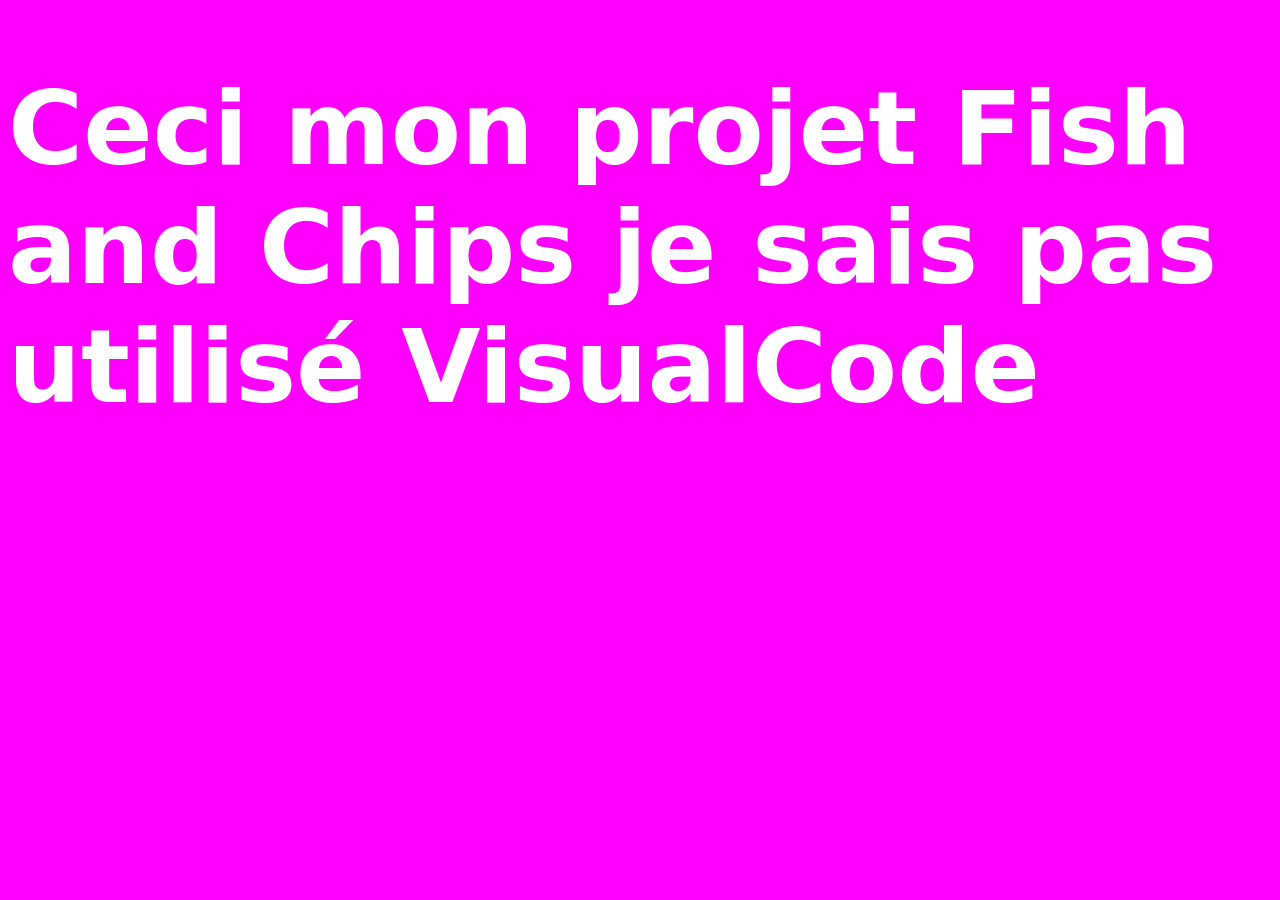
==== index.html @ 7c1a44fb "v0.1 - love fish and chips beginning of hell" ====
<!DOCTYPE html>
<html lang="fr">
<head>
	<meta charset="UTF-8">
	<meta name="viewport" content="width=device-width, initial-scale=1.0">
	<title>Fish and Chipos (Nastya)</title>
	<link rel="stylesheet" href="style.css">
</head>
<body>
	<h1>Ceci mon projet Fish and Chips 
	je sais pas utilisé VisualCode
	</h1>
</body>
</html>
---- style.css ----
body {
	font-family: system-ui;
	background-color: magenta;
	color: white;
}
h1{
	font-size: 8vw;
}
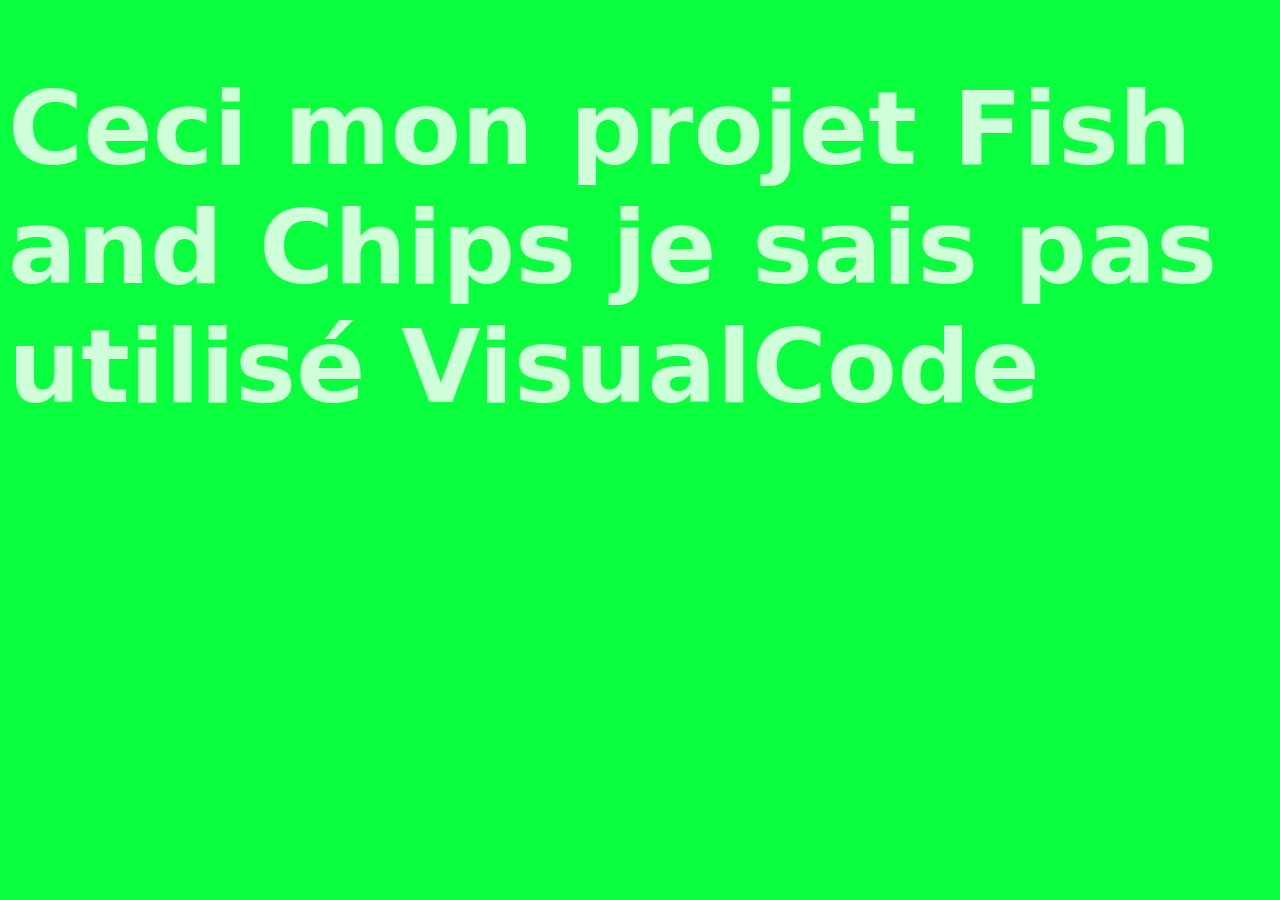
==== commit 7ce3ce38: "999" ====
--- a/index.html
+++ b/index.html
@@ -11,4 +11,4 @@
 	je sais pas utilisé VisualCode
 	</h1>
 </body>
-</html>+</html>
--- a/style.css
+++ b/style.css
@@ -1,7 +1,14 @@
+/* Couleur//////////// */
+:root {
+	--couleurPrincipale: hsl(133, 100%, 52%);
+}
+
+
+
 body {
 	font-family: system-ui;
-	background-color: magenta;
-	color: white;
+	background-color: var(--couleurPrincipale);
+	color: color-mix(in srgb, var(--couleurPrincipale) 20%, white 80% )
 }
 h1{
 	font-size: 8vw;
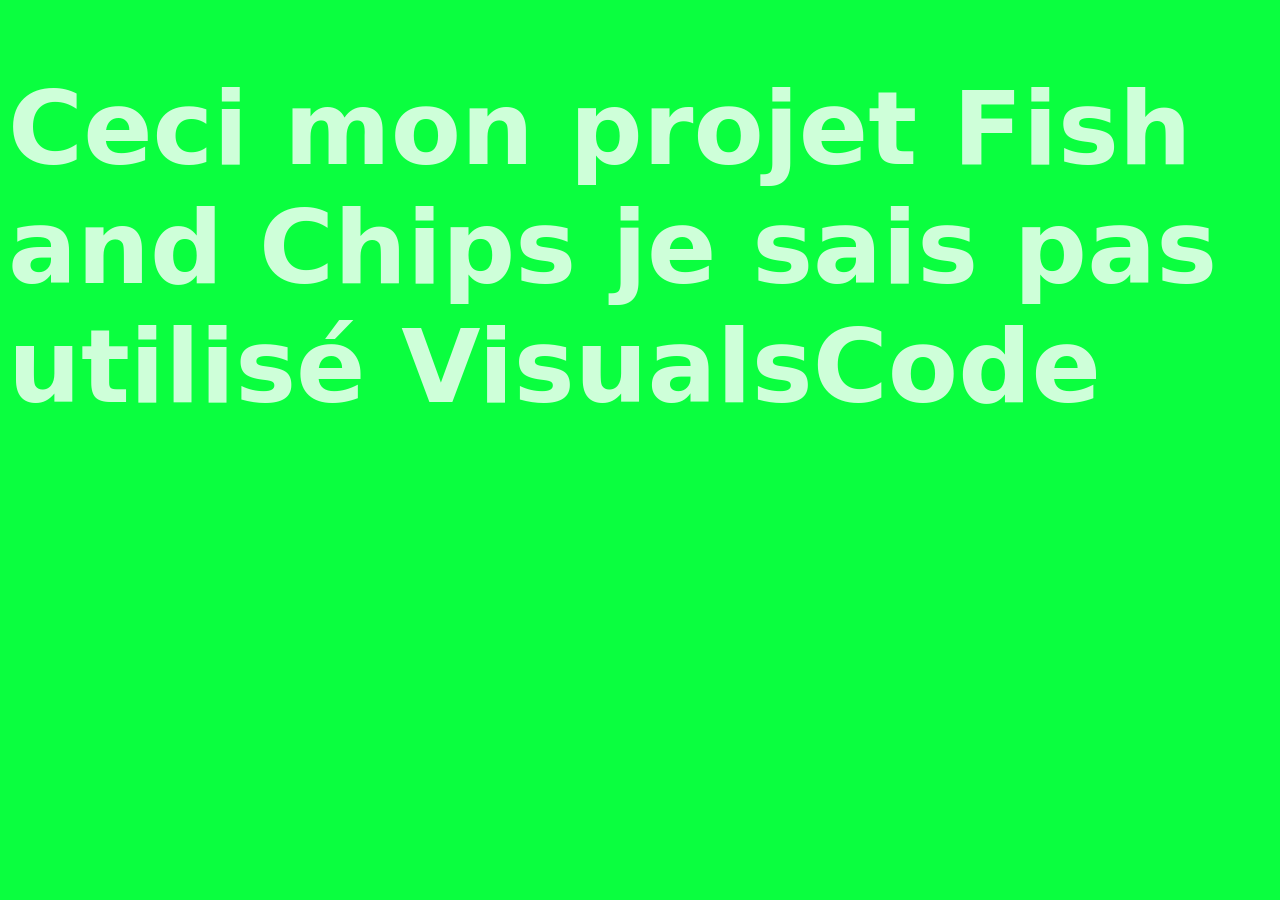
==== commit 12b65a78: "charte graphique et  logos" ====
--- a/index.html
+++ b/index.html
@@ -8,7 +8,7 @@
 </head>
 <body>
 	<h1>Ceci mon projet Fish and Chips 
-	je sais pas utilisé VisualCode
+	je sais pas utilisé VisualsCode
 	</h1>
 </body>
 </html>
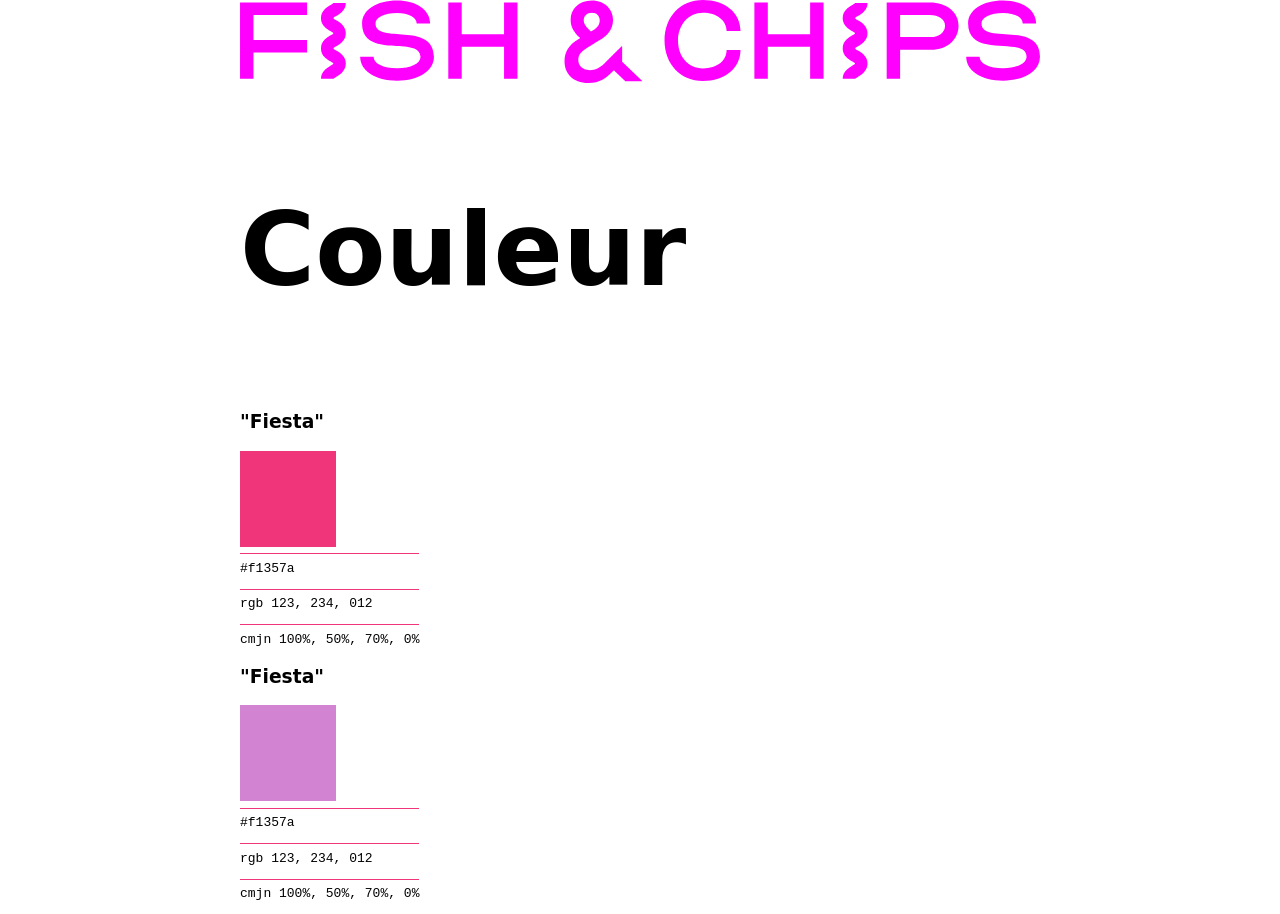
==== commit c0e93ece: "тяф" ====
--- a/index.html
+++ b/index.html
@@ -5,10 +5,62 @@
 	<meta name="viewport" content="width=device-width, initial-scale=1.0">
 	<title>Fish and Chipos (Nastya)</title>
 	<link rel="stylesheet" href="style.css">
+
+<style>
+
+	body{
+		max-width: 50rem;
+		margin: auto;
+	}
+
+	.color{
+		width: max-content;
+	}
+
+	.swatch{
+		width: 2.54cm;
+		aspect-ratio: 1;
+	}
+
+	.label{
+		font-family: monospace;
+		border-top: 1px solid #f1357a;
+		padding-top: 0.5em;
+		margin-top: 0.5em;
+	}
+
+</style>
+
+
+
 </head>
 <body>
-	<h1>Ceci mon projet Fish and Chips 
-	je sais pas utilisé VisualsCode
-	</h1>
+	<img src="Fichier 1.svg" alt="Logo FisnChips">
+
+	<section id="CharteGraphique">
+
+		<article id="Codecouleur">
+			<h1>Couleur</h1>
+			<div class="color">
+				<h3>"Fiesta"</h3>
+				<div class="swatch" style="background: #f1357a;"></div>
+				<p class="label">#f1357a</p>
+				<p class="label">rgb 123, 234, 012</p>
+				<p class="label">cmjn 100%, 50%, 70%, 0%</p>
+			</div>
+
+			<div class="color">
+				<h3>"Fiesta"</h3>
+				<div class="swatch" style="background: #d283d2;"></div>
+				<p class="label">#f1357a</p>
+				<p class="label">rgb 123, 234, 012</p>
+				<p class="label">cmjn 100%, 50%, 70%, 0%</p>
+			</div>
+
+		</article>
+		<!-- Couleur -->
+
+	</section>
+	<!-- #CharteGraphique -->
 </body>
 </html>
--- a/style.css
+++ b/style.css
@@ -1,6 +1,6 @@
 /* Couleur//////////// */
 :root {
-	--couleurPrincipale: hsl(133, 100%, 52%);
+	--couleurPrincipale: hsl(133, 100%, 5 2%);
 }
 
 
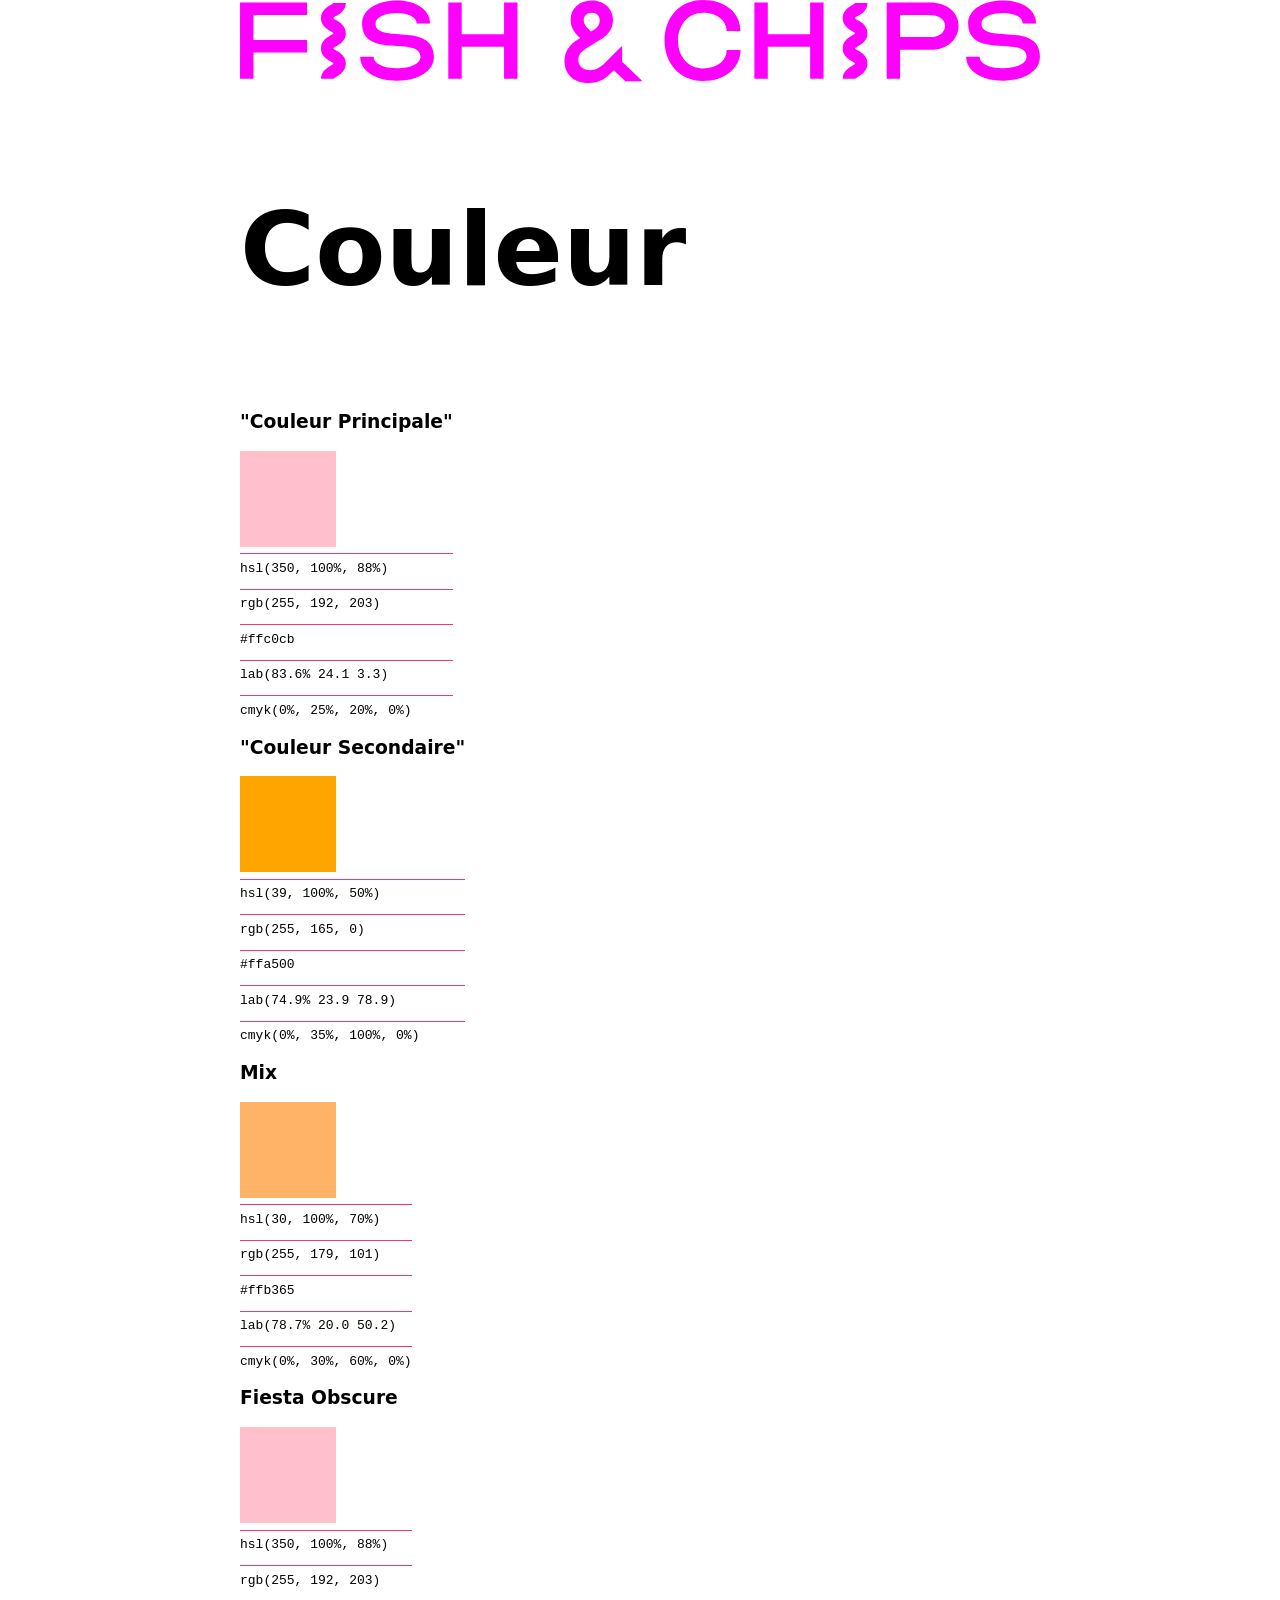
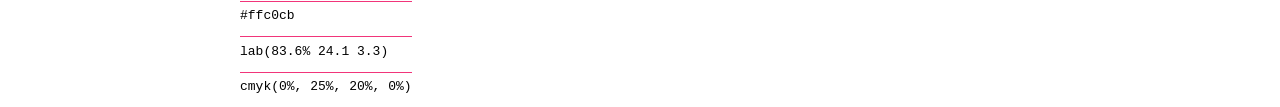
==== commit eb8f34f5: "swatches" ====
--- a/index.html
+++ b/index.html
@@ -41,21 +41,52 @@
 
 		<article id="Codecouleur">
 			<h1>Couleur</h1>
+
+			<script src="swatches.js"></script>
+
+
 			<div class="color">
-				<h3>"Fiesta"</h3>
-				<div class="swatch" style="background: #f1357a;"></div>
-				<p class="label">#f1357a</p>
-				<p class="label">rgb 123, 234, 012</p>
-				<p class="label">cmjn 100%, 50%, 70%, 0%</p>
+				<h3>"Couleur Principale"</h3>
+				<div class="swatch" style="background: var(--couleurPrincipale);"></div>
+				<p class="label" data-color-format="hsl"></p>
+				<p class="label" data-color-format="rgb"></p>
+				<p class="label" data-color-format="hex"></p>
+				<p class="label" data-color-format="lab"></p>
+				<p class="label" data-color-format="cmyk"></p>
 			</div>
 
 			<div class="color">
-				<h3>"Fiesta"</h3>
-				<div class="swatch" style="background: #d283d2;"></div>
-				<p class="label">#f1357a</p>
-				<p class="label">rgb 123, 234, 012</p>
-				<p class="label">cmjn 100%, 50%, 70%, 0%</p>
+				<h3>"Couleur Secondaire"</h3>
+				<div class="swatch" style="background:var(--couleurSecondaire) ;"></div>
+				<p class="label" data-color-format="hsl"></p>
+				<p class="label" data-color-format="rgb"></p>
+				<p class="label" data-color-format="hex"></p>
+				<p class="label" data-color-format="lab"></p>
+				<p class="label" data-color-format="cmyk"></p>
 			</div>
+
+			<div class="color">
+				<h3>Mix</h3>
+				<div class="swatch" style="background: color-mix(in srgb, var(--couleurPrincipale), var(--couleurSecondaire));"></div>
+				<p class="label" data-color-format="hsl"></p>
+				<p class="label" data-color-format="rgb"></p>
+				<p class="label" data-color-format="hex"></p>
+				<p class="label" data-color-format="lab"></p>
+				<p class="label" data-color-format="cmyk"></p>
+				
+			</div>
+
+			<div class="color">
+				<h3>Fiesta Obscure</h3>
+				<div class="swatch" style="background-color: hsl( from var(--couleurPrincipale) h s l);"></div>
+				<p class="label" data-color-format="hsl"></p>
+				<p class="label" data-color-format="rgb"></p>
+				<p class="label" data-color-format="hex"></p>
+				<p class="label" data-color-format="lab"></p>
+				<p class="label" data-color-format="cmyk"></p>
+			</div>
+
+
 
 		</article>
 		<!-- Couleur -->
--- a/style.css
+++ b/style.css
@@ -1,15 +1,16 @@
 /* Couleur//////////// */
 :root {
-	--couleurPrincipale: hsl(133, 100%, 5 2%);
+	--couleurPrincipale: pink;
+	--couleurSecondaire: orange; 
 }
 
 
 
 body {
 	font-family: system-ui;
-	background-color: var(--couleurPrincipale);
+	/* background-color: var(--couleurPrincipale);
 	color: color-mix(in srgb, var(--couleurPrincipale) 20%, white 80% )
-}
+} */
 h1{
 	font-size: 8vw;
 }
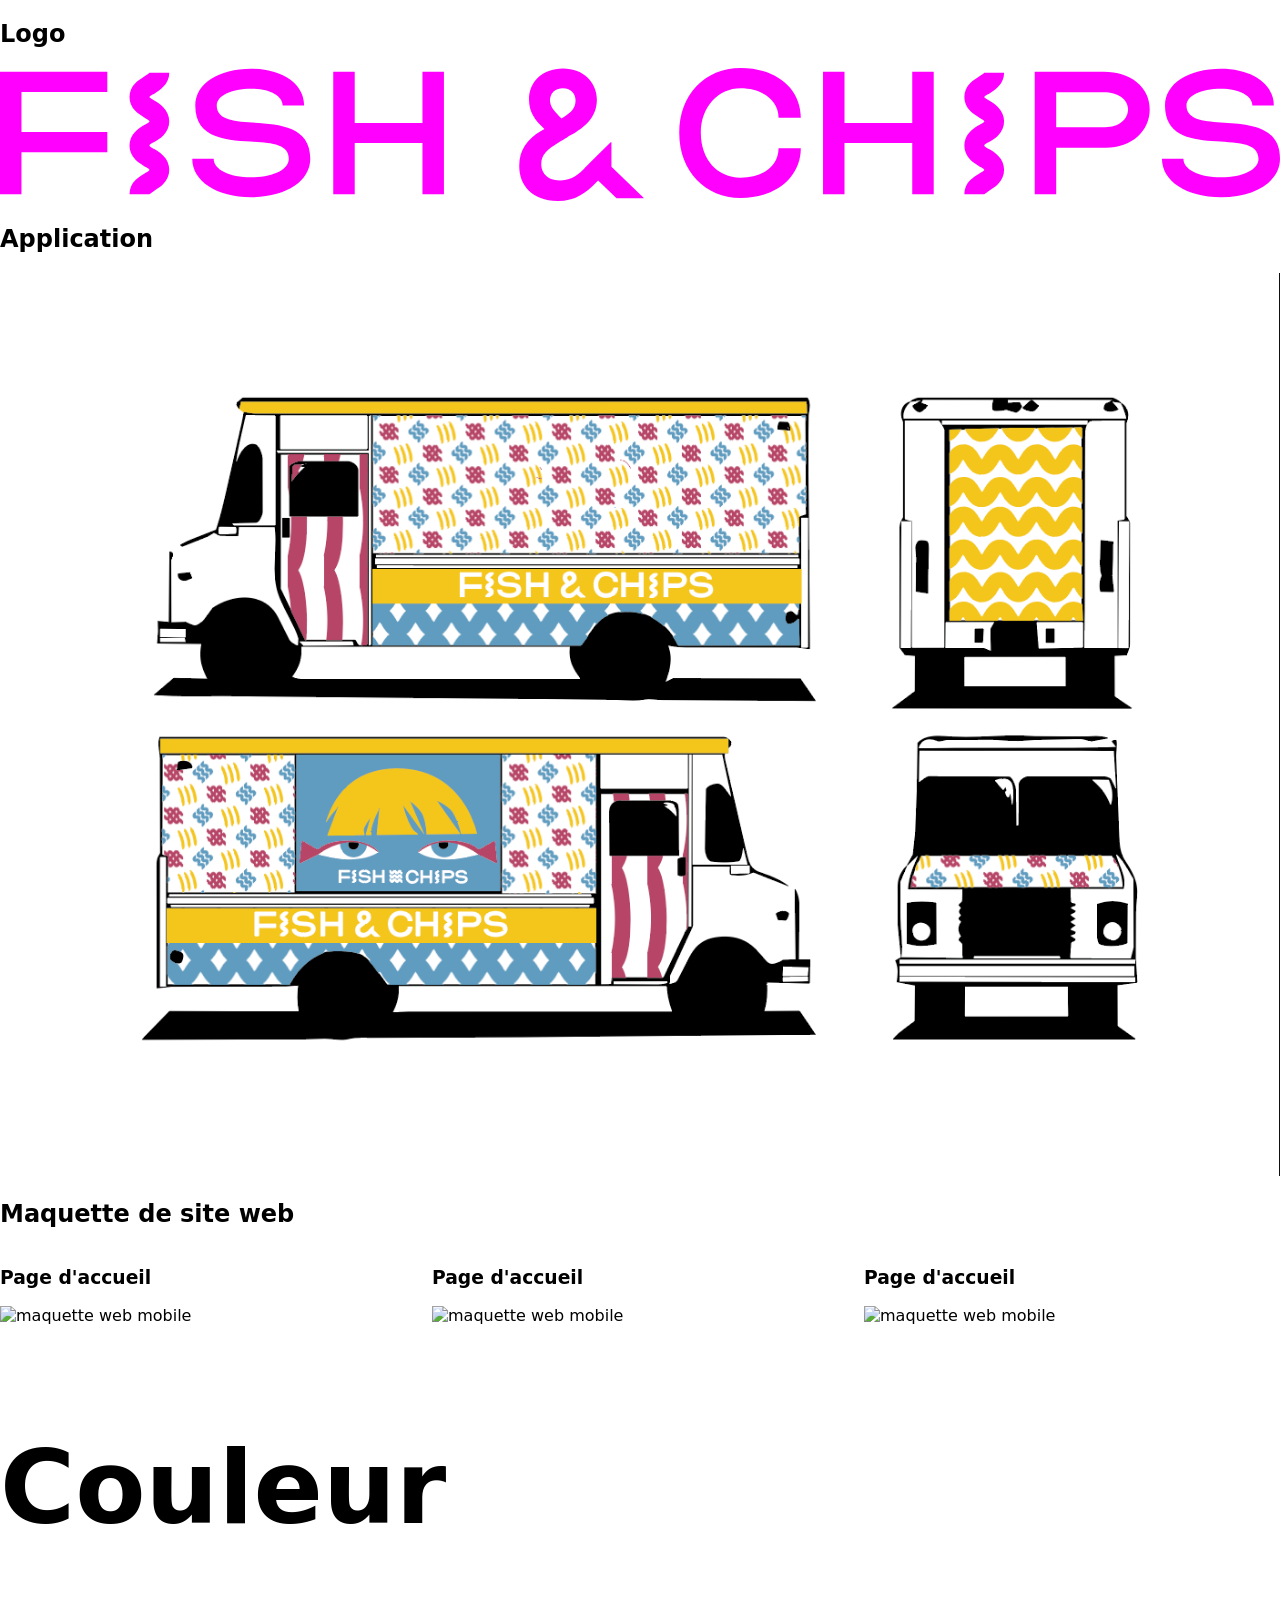
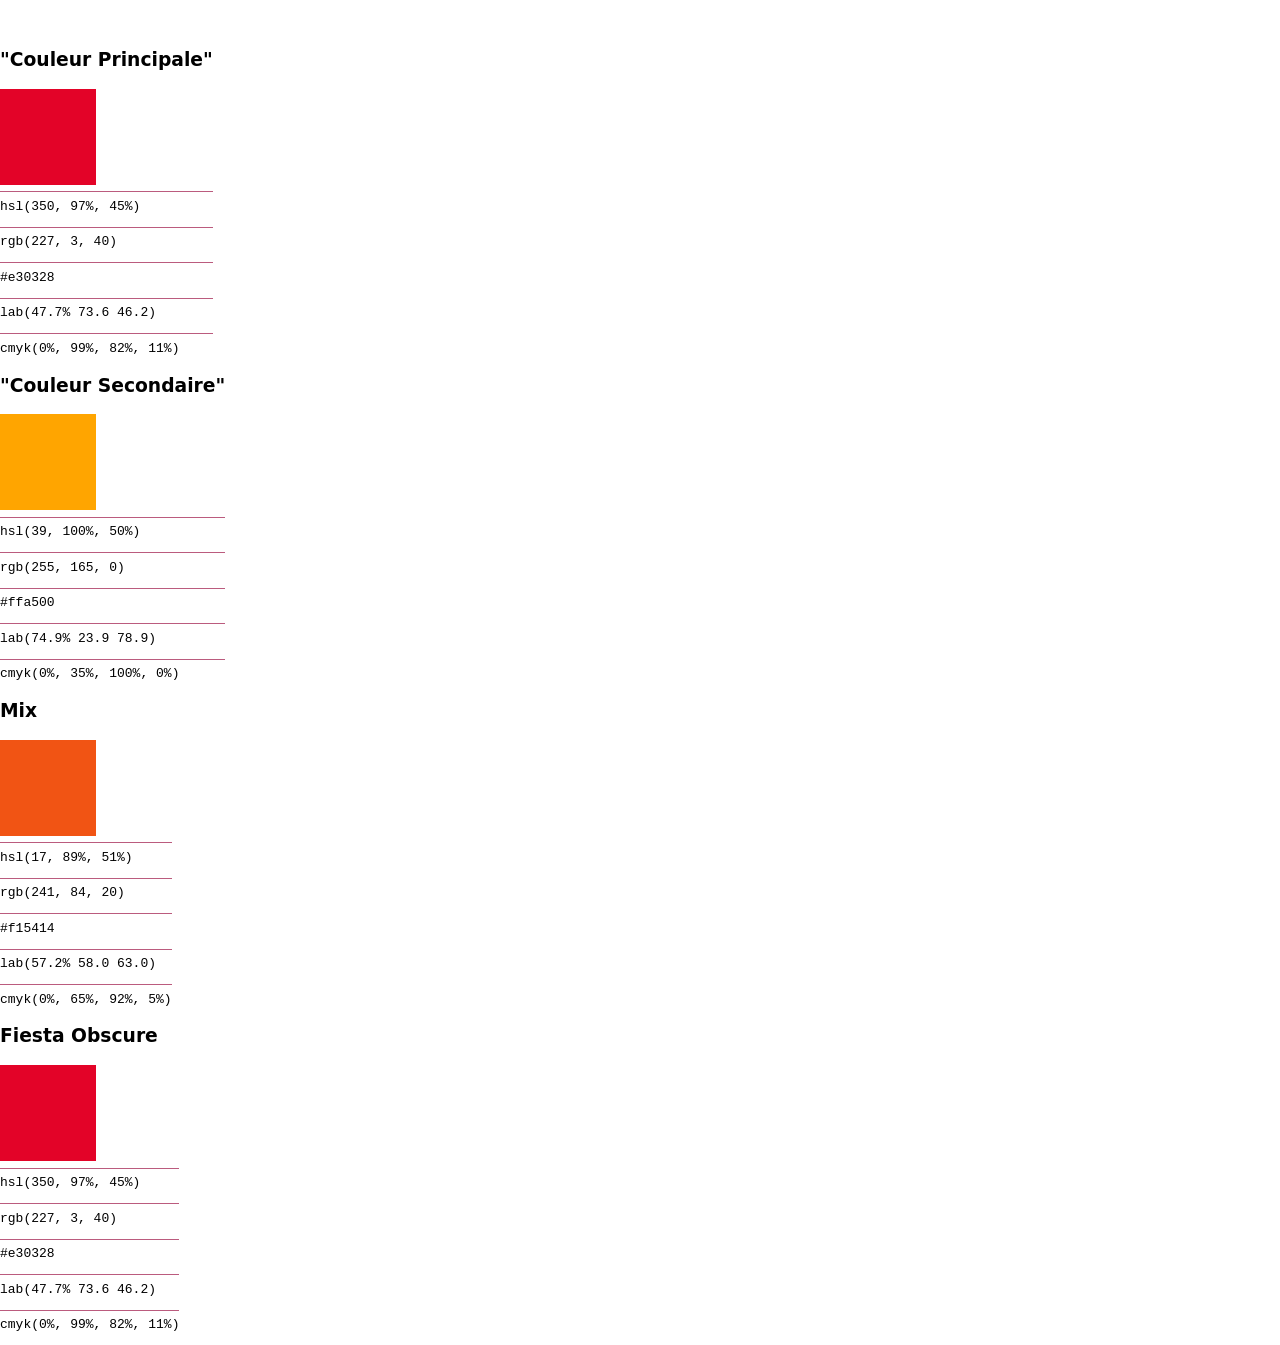
==== commit 1c26432e: "zaza zaz" ====
--- a/index.html
+++ b/index.html
@@ -9,8 +9,10 @@
 <style>
 
 	body{
-		max-width: 50rem;
 		margin: auto;
+	}
+	img{
+		max-width: 100%;
 	}
 
 	.color{
@@ -24,7 +26,7 @@
 
 	.label{
 		font-family: monospace;
-		border-top: 1px solid #f1357a;
+		border-top: 1px solid #bb5b7e;
 		padding-top: 0.5em;
 		margin-top: 0.5em;
 	}
@@ -35,11 +37,47 @@
 
 </head>
 <body>
-	<img src="Fichier 1.svg" alt="Logo FisnChips">
+	<section class="Identite">
+
+		<article class="Logo">
+		<h2>Logo</h2>
+		<img src="Fichier 1.svg" alt="Logo FishnChips">
+		</article>
+
+		<article class="Application">
+			<h2>Application</h2>
+			<img src="FoodTruck.png" alt="Image du camion">
+		</article>
+
+		<article class="web">
+			<h2>Maquette de site web</h2>
+
+			<div class="row">
+				<div>
+					<h3>Page d'accueil</h3>
+					<img src="PAGEWEB" alt="maquette web mobile">
+				</div>
+
+				<div>
+					<h3>Page d'accueil</h3>
+					<img src="PAGEWEB" alt="maquette web mobile">
+				</div>
+
+				<div>
+					<h3>Page d'accueil</h3>
+					<img src="PAGEWEB" alt="maquette web mobile">
+				</div>
+			</div><!-- fin .row -->
+
+			
+		</article>
+
+	</section>
 
 	<section id="CharteGraphique">
 
 		<article id="Codecouleur">
+
 			<h1>Couleur</h1>
 
 			<script src="swatches.js"></script>
--- a/style.css
+++ b/style.css
@@ -1,6 +1,6 @@
 /* Couleur//////////// */
 :root {
-	--couleurPrincipale: pink;
+	--couleurPrincipale: rgb(227, 3, 40);
 	--couleurSecondaire: orange; 
 }
 
@@ -13,4 +13,18 @@
 } */
 h1{
 	font-size: 8vw;
+}
+
+/* Mise en page -- Colonnes */
+.row {
+	display: flex;
+	gap: 1rem;
+}
+.row > * {
+	flex: 1;
+}
+@media(max-width: 800px){
+	.row{
+		flex-direction: column;
+	}
 }
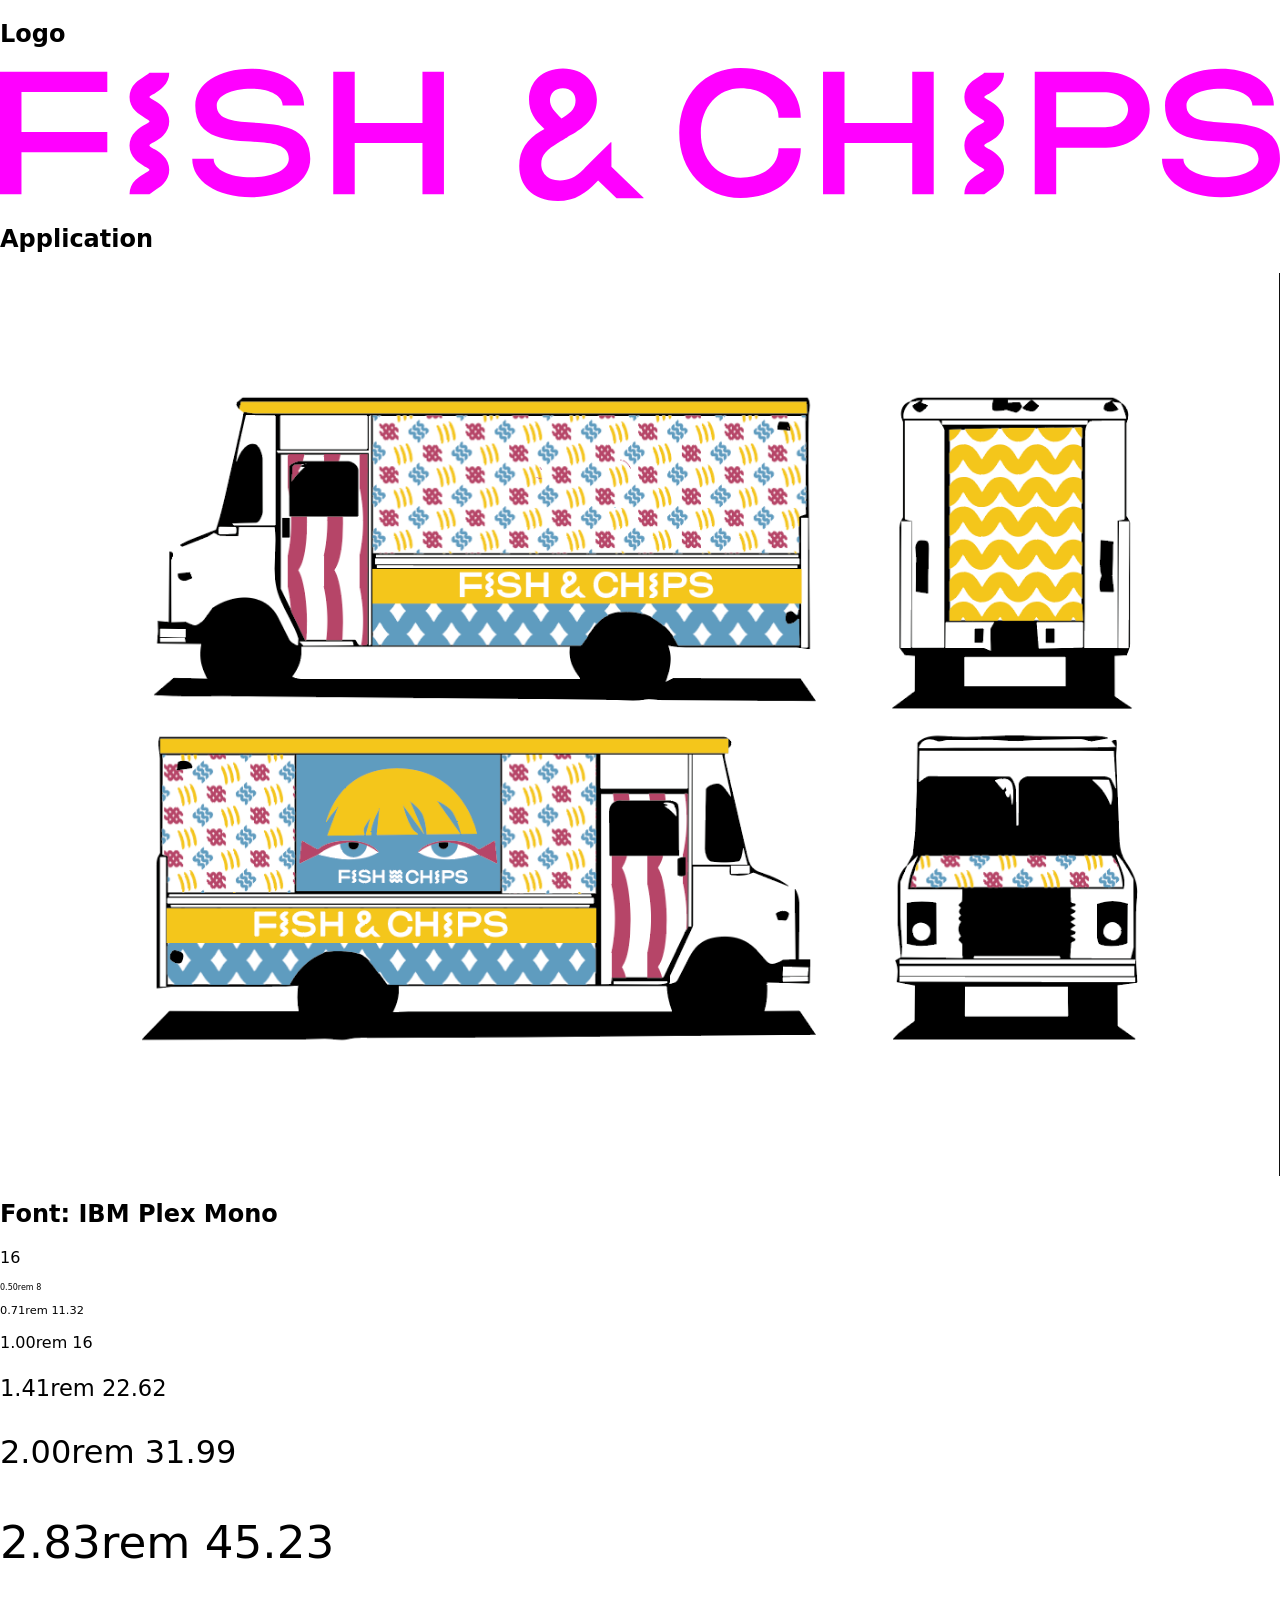
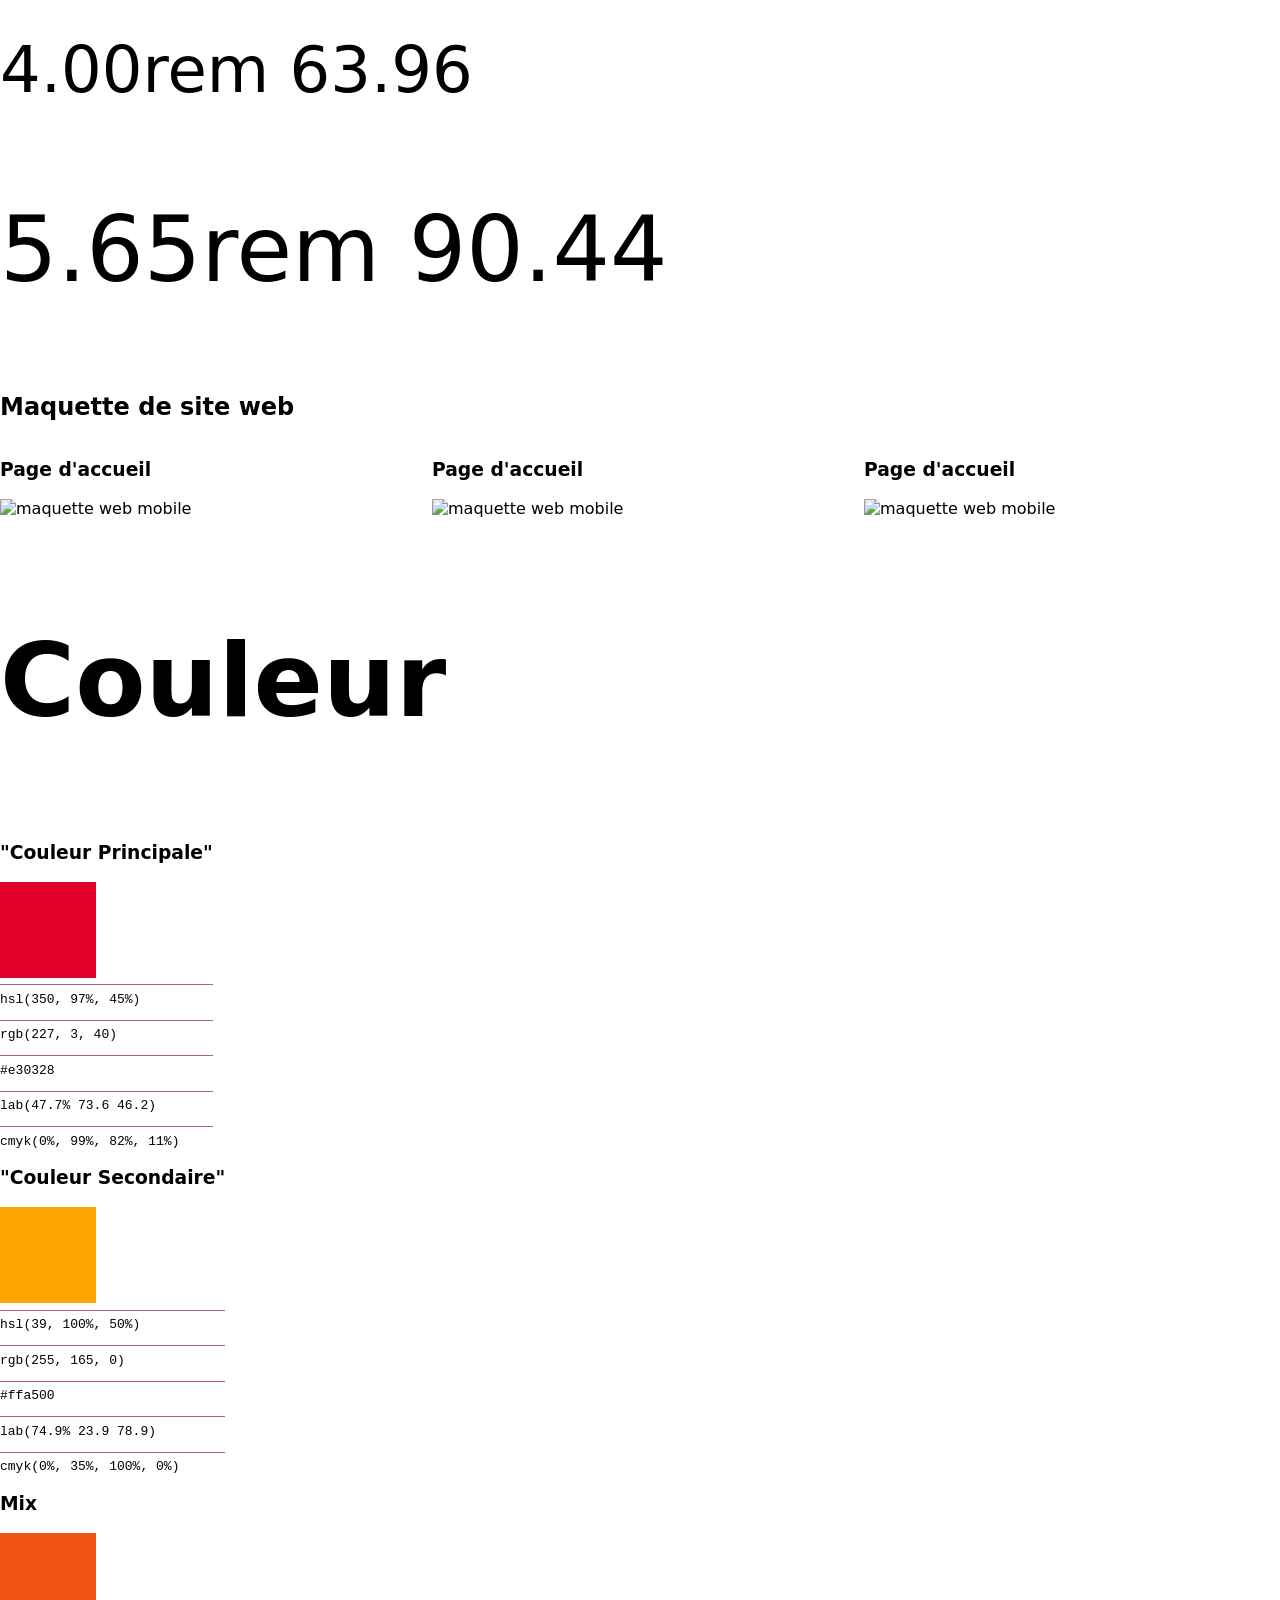
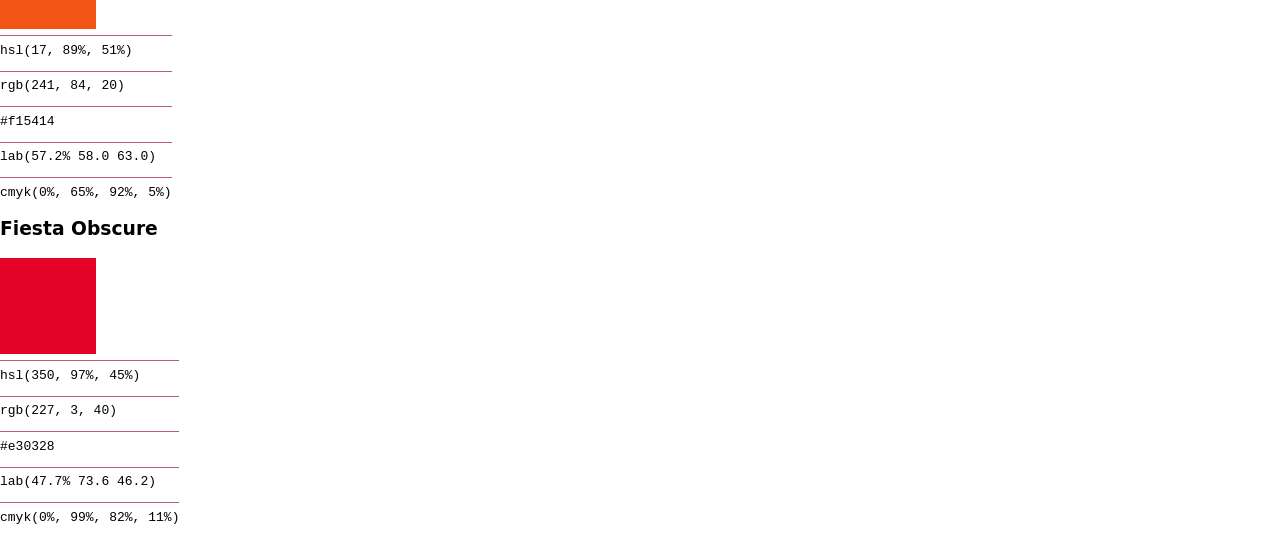
==== commit cab93aaa: "mmm" ====
--- a/index.html
+++ b/index.html
@@ -48,6 +48,20 @@
 			<h2>Application</h2>
 			<img src="FoodTruck.png" alt="Image du camion">
 		</article>
+
+		<article class="Typographie">
+			<h2>Font: IBM Plex Mono</h2>
+			<p style="font-size: var(--font-size-base     )"> 16               </p>
+			<p style="font-size: var(--font-size-XS       )"> 0.50rem 8        </p> 
+			<p style="font-size: var(--font-size-S        )"> 0.71rem 11.32    </p> 
+			<p style="font-size: var(--font-size-M        )"> 1.00rem 16       </p> 
+			<p style="font-size: var(--font-size-L        )"> 1.41rem 22.62    </p> 
+			<p style="font-size: var(--font-size-XL       )"> 2.00rem 31.99    </p> 
+			<p style="font-size: var(--font-size-XXL      )"> 2.83rem 45.23    </p> 
+			<p style="font-size: var(--font-size-XXXL     )"> 4.00rem 63.96    </p> 
+			<p style="font-size: var(--font-size-XXXXL   )"> 5.65rem 90.44    </p> 
+		</article>
+
 
 		<article class="web">
 			<h2>Maquette de site web</h2>
--- a/style.css
+++ b/style.css
@@ -4,7 +4,18 @@
 	--couleurSecondaire: orange; 
 }
 
-
+:root {
+  /* Typography Scale */
+  --font-size-base: 16px;
+  --font-size-XS: 0.50rem; /* 8px */
+  --font-size-S: 0.71rem; /* 11.32px */
+  --font-size-M: 1.00rem; /* 16px */
+  --font-size-L: 1.41rem; /* 22.62px */
+  --font-size-XL: 2.00rem; /* 31.99px */
+  --font-size-XXL: 2.83rem; /* 45.23px */
+  --font-size-XXXL: 4.00rem; /* 63.96px */
+  --font-size-XXXXL: 5.65rem; /* 90.44px */
+}
 
 body {
 	font-family: system-ui;
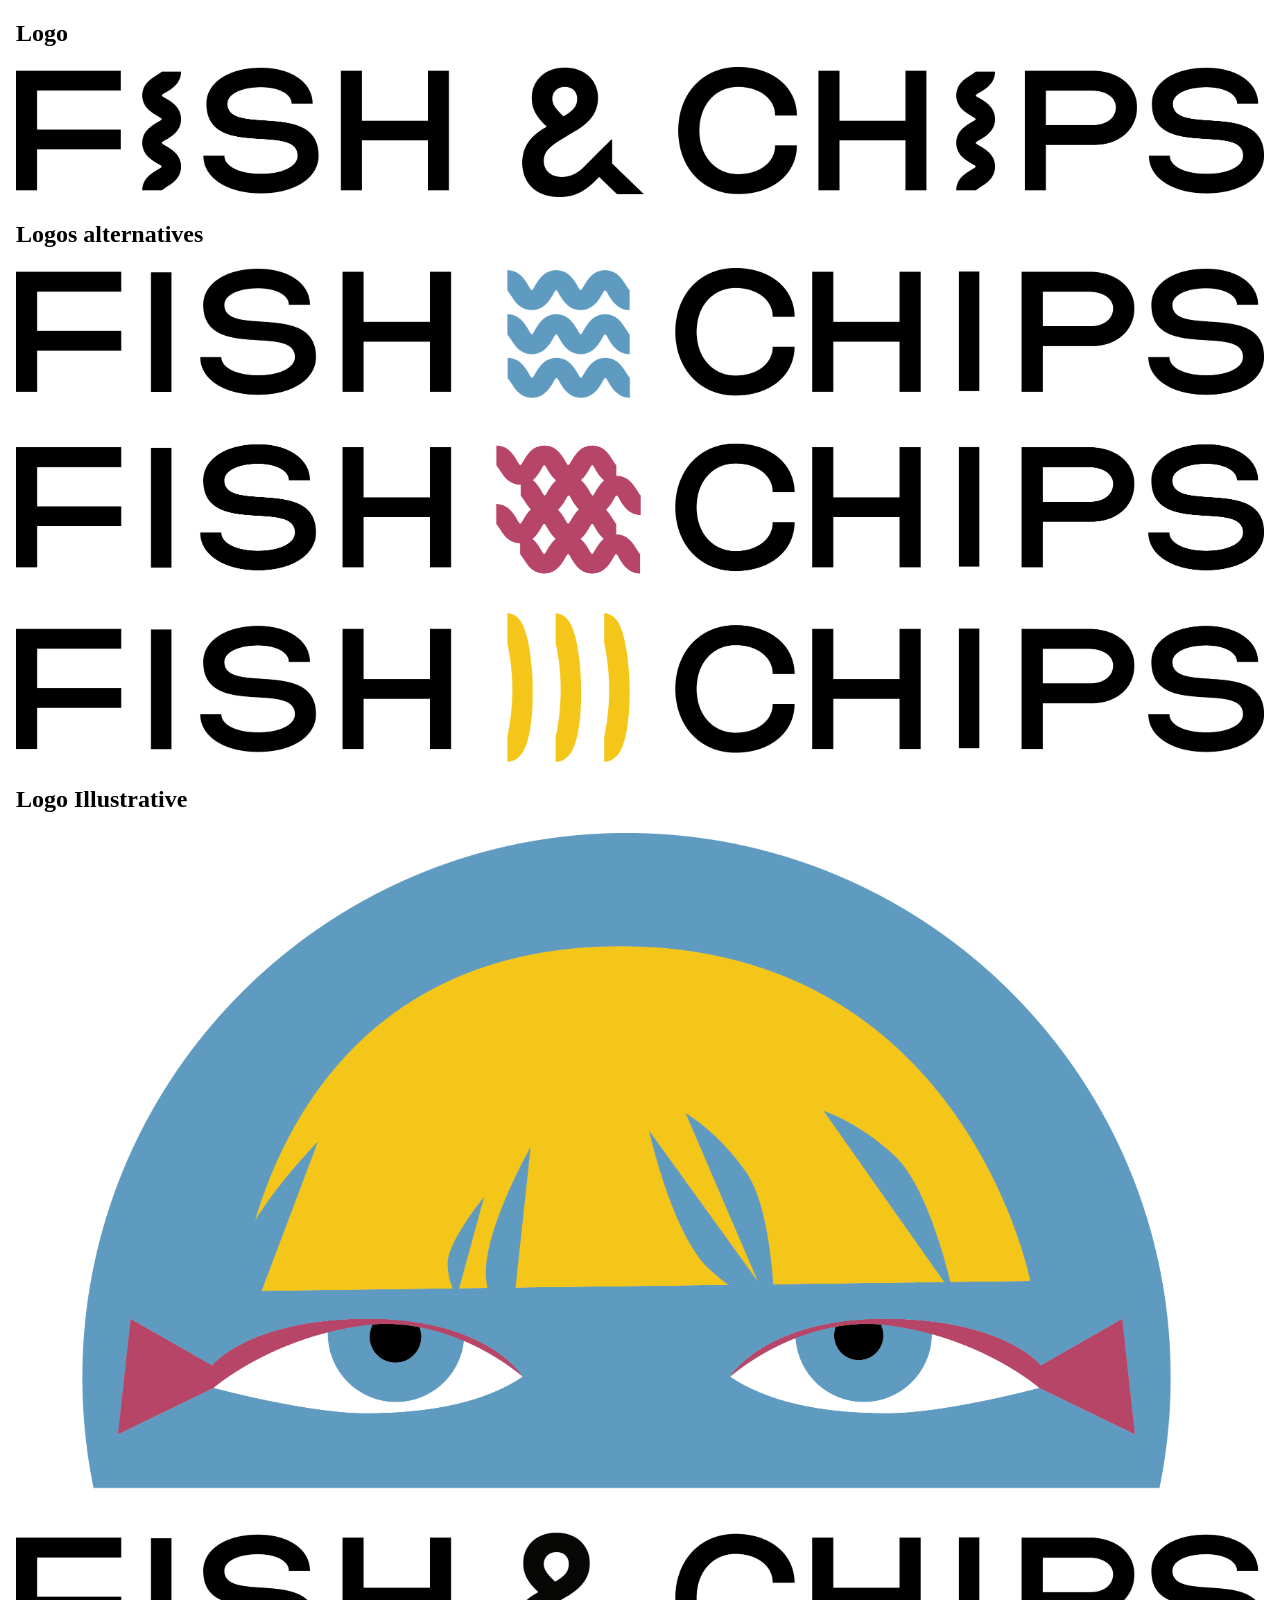
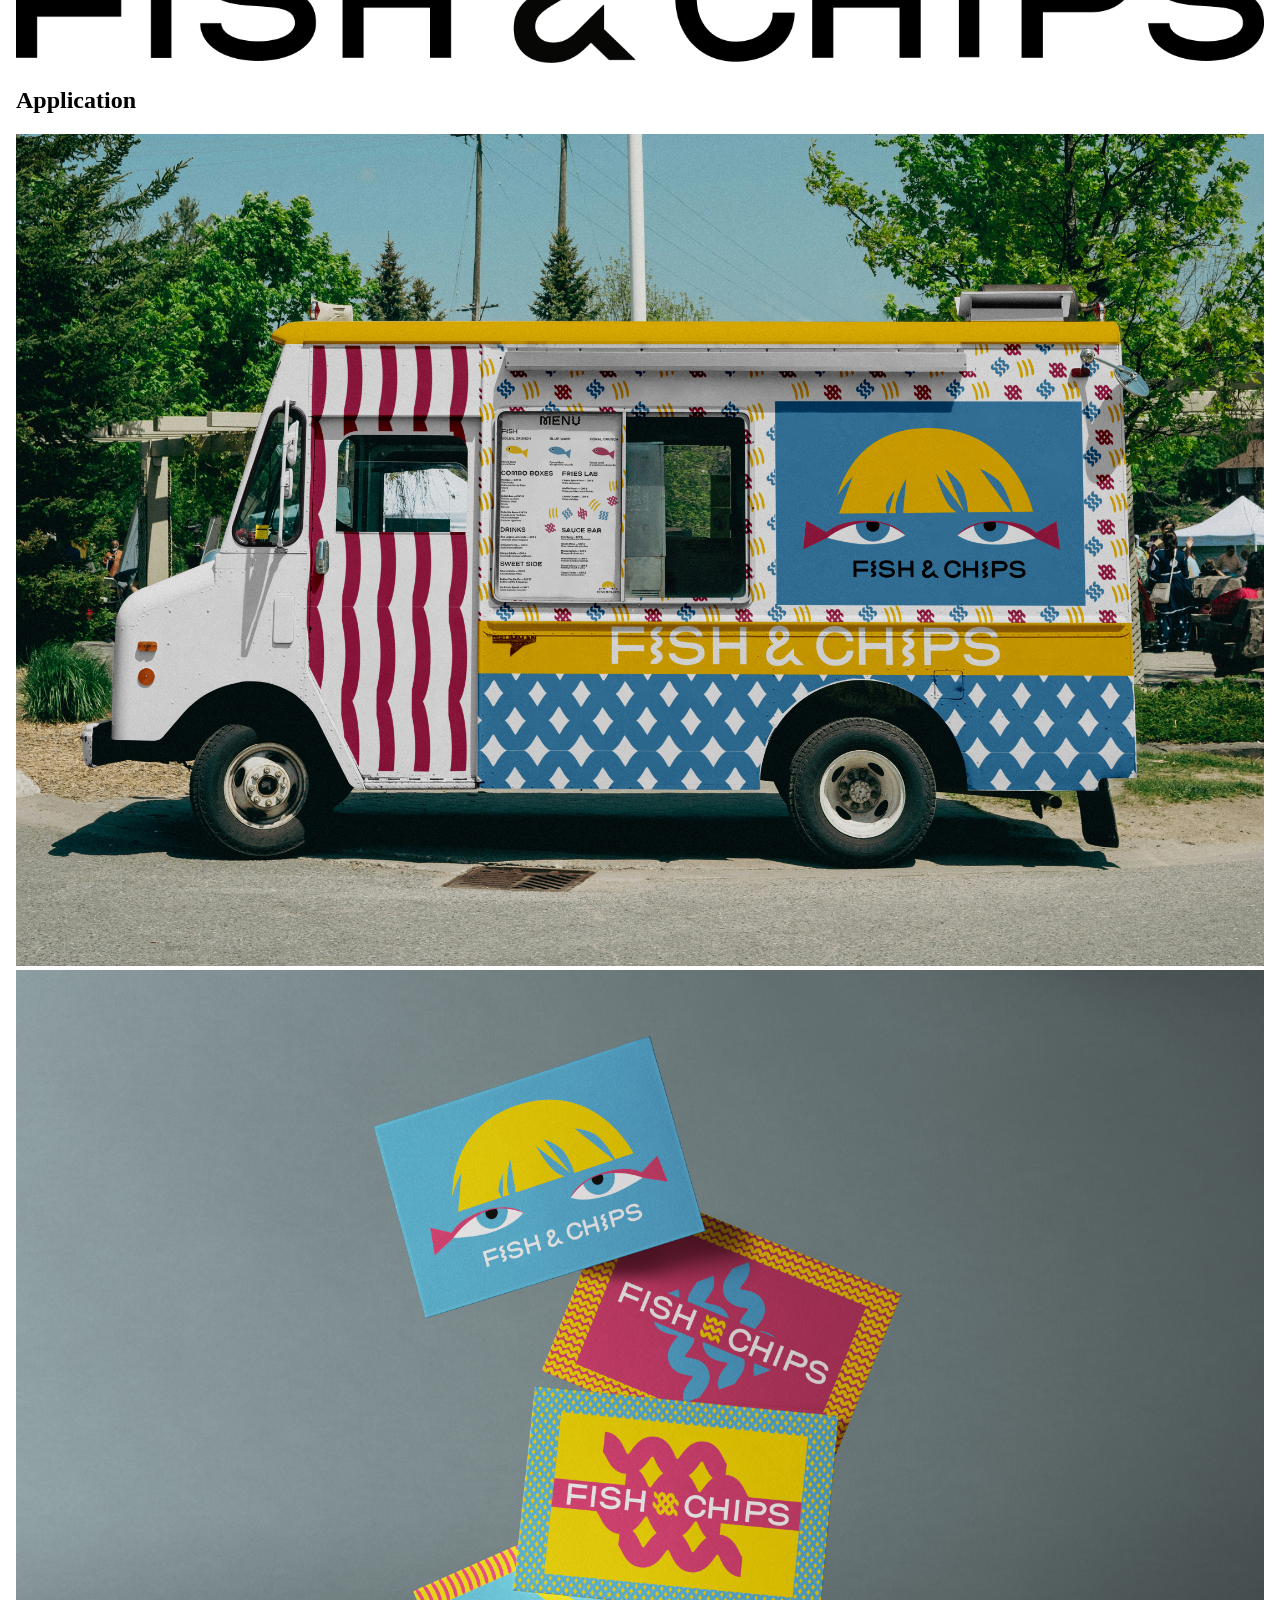
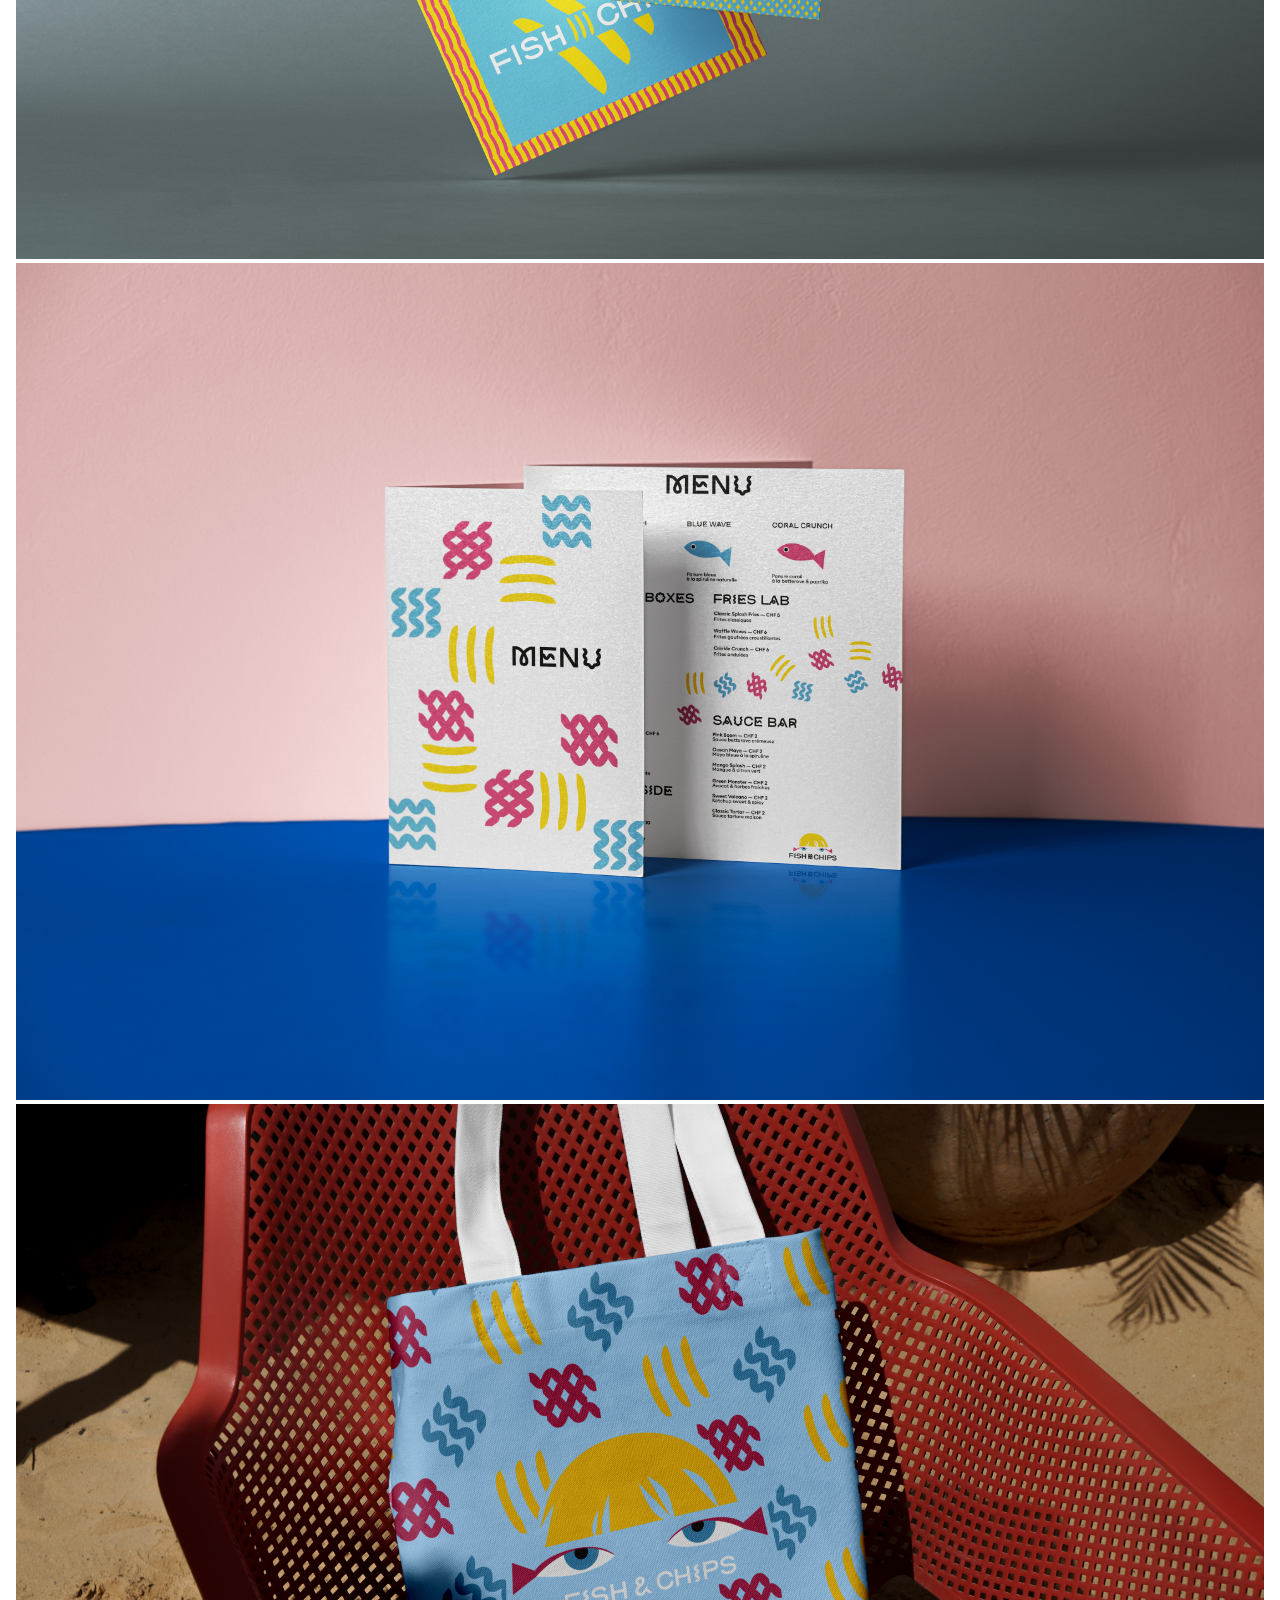
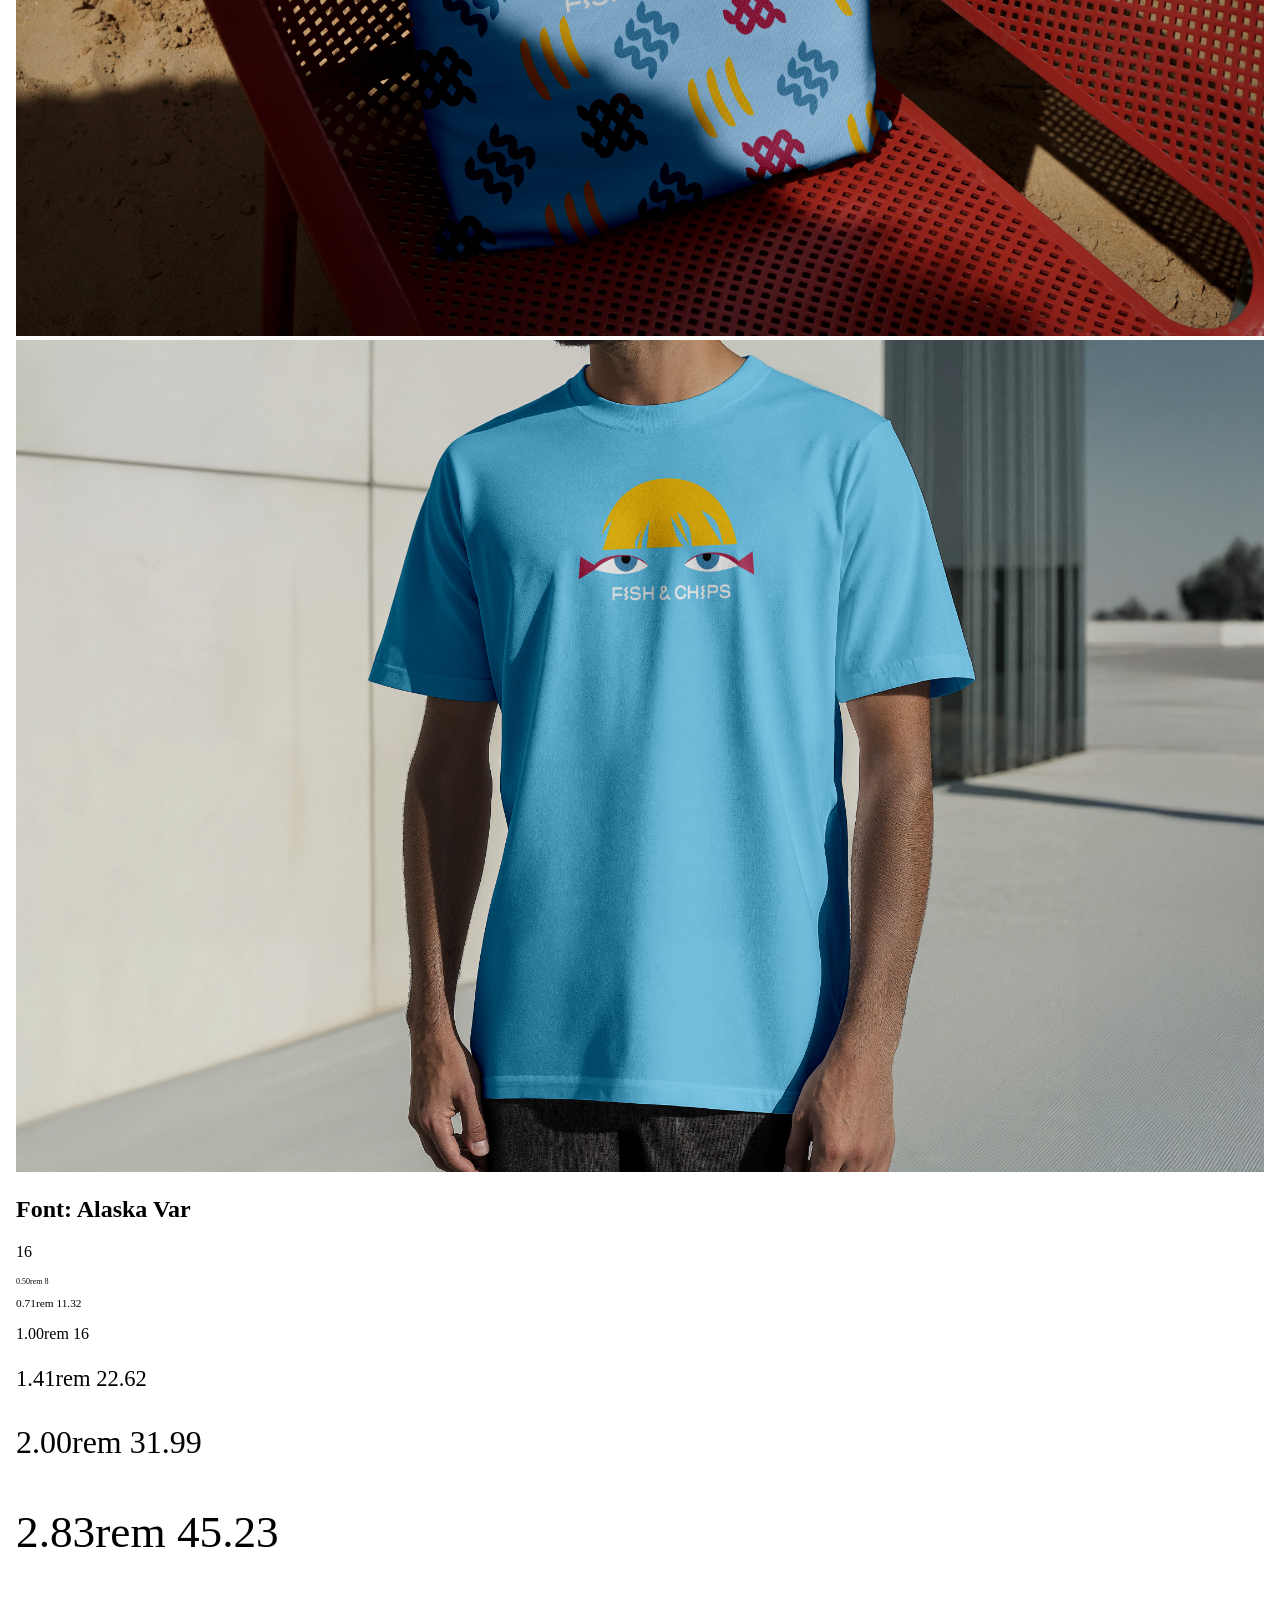
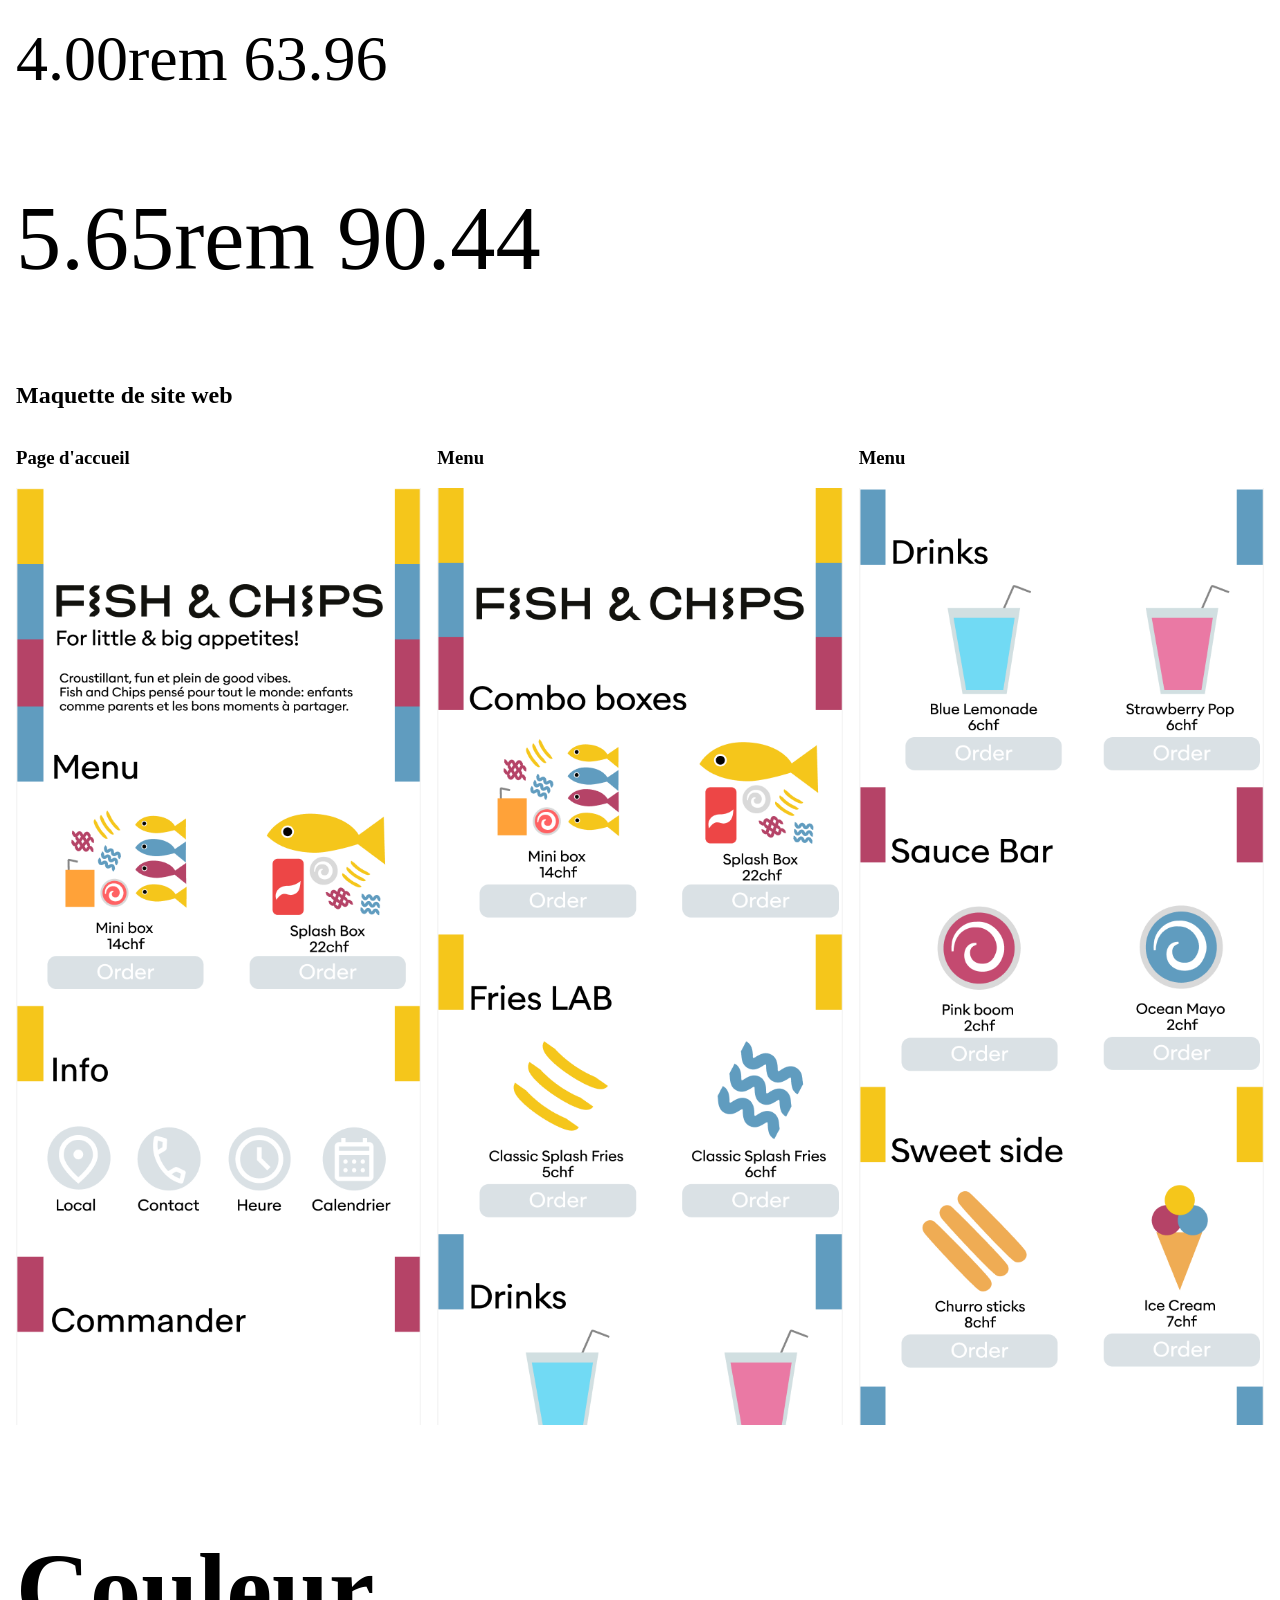
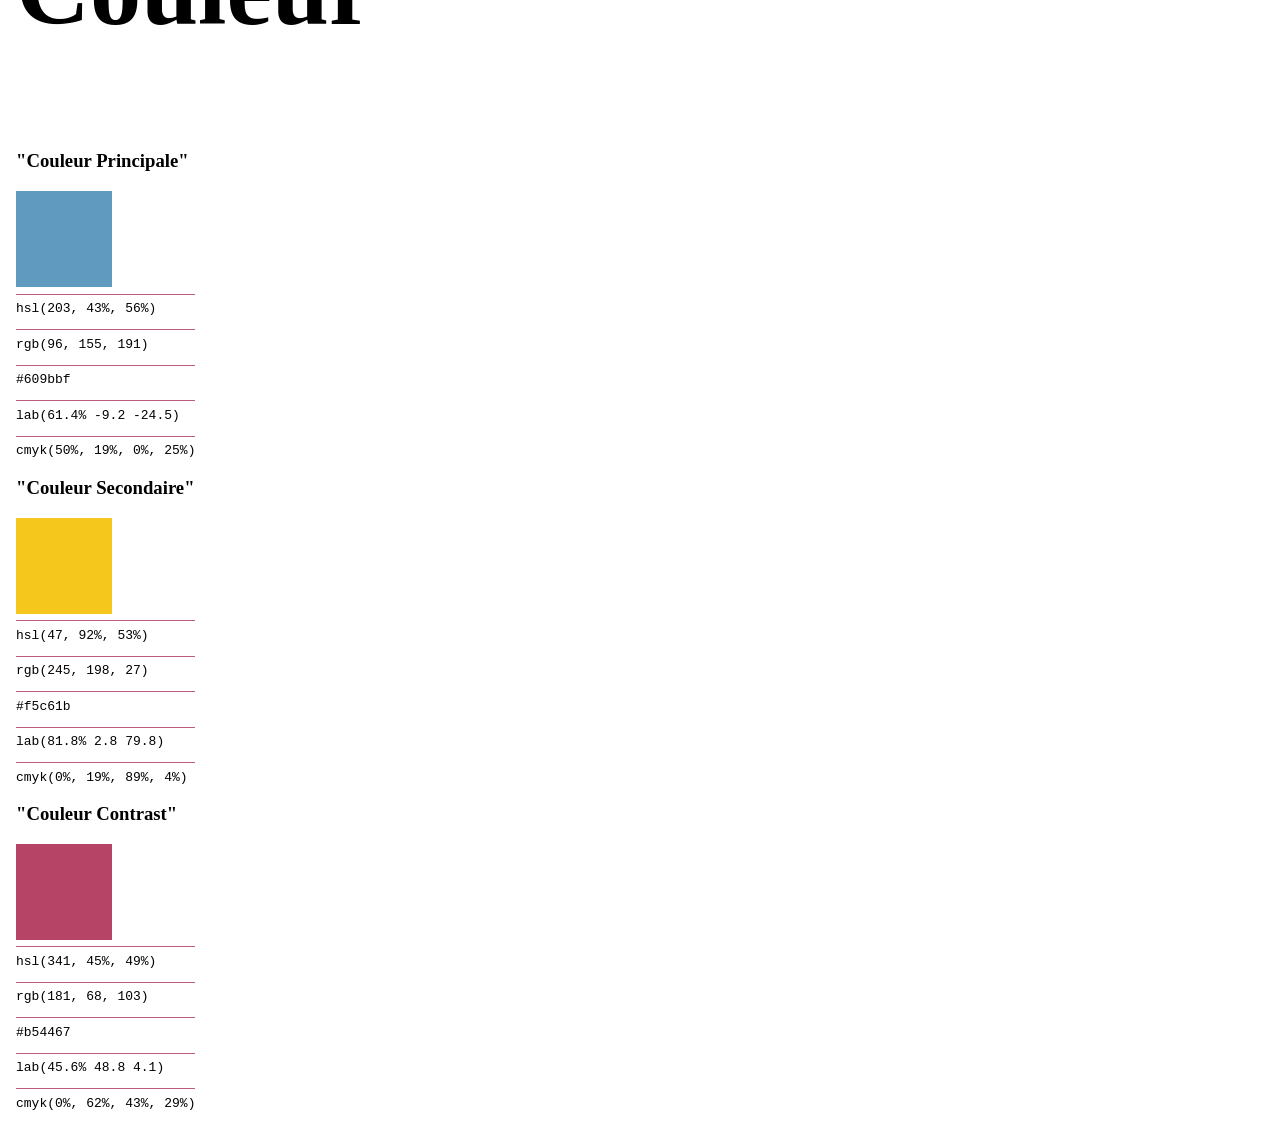
==== commit 63115997: "yay yay" ====
--- a/index.html
+++ b/index.html
@@ -9,7 +9,7 @@
 <style>
 
 	body{
-		margin: auto;
+		margin: 1rem;
 	}
 	img{
 		max-width: 100%;
@@ -30,6 +30,7 @@
 		padding-top: 0.5em;
 		margin-top: 0.5em;
 	}
+	
 
 </style>
 
@@ -41,16 +42,30 @@
 
 		<article class="Logo">
 		<h2>Logo</h2>
-		<img src="Fichier 1.svg" alt="Logo FishnChips">
+		<img src="Fichier 1.png" alt="Logo FishnChips">
+		</article>
+
+		<article>
+			<h2>Logos alternatives</h2>
+			<img src="logos alt.png" alt="Logos">
+		</article>
+
+			<article>
+				<h2>Logo Illustrative</h2>
+			<img src="logo ilu.png" alt="Logos">
 		</article>
 
 		<article class="Application">
 			<h2>Application</h2>
-			<img src="FoodTruck.png" alt="Image du camion">
+			<img src="mockupfoodtruck.jpg" alt="Image du camion">
+			<img src="mockup02.jpg" alt="Carte de visite">
+			<img src="mockupmenu.jpg" alt="Menu">
+			<img src="BagMockUp.jpg" alt="Bag">
+			<img src="Free Standing Men Wearing T-Shirt PSD Mockup.jpg" alt="">
 		</article>
 
 		<article class="Typographie">
-			<h2>Font: IBM Plex Mono</h2>
+			<h2> Font: Alaska Var</h2>
 			<p style="font-size: var(--font-size-base     )"> 16               </p>
 			<p style="font-size: var(--font-size-XS       )"> 0.50rem 8        </p> 
 			<p style="font-size: var(--font-size-S        )"> 0.71rem 11.32    </p> 
@@ -63,23 +78,26 @@
 		</article>
 
 
+
+
+
 		<article class="web">
 			<h2>Maquette de site web</h2>
 
 			<div class="row">
 				<div>
 					<h3>Page d'accueil</h3>
-					<img src="PAGEWEB" alt="maquette web mobile">
+					<img src="fishnchips_web02.png" alt="maquette web mobile">
 				</div>
 
 				<div>
-					<h3>Page d'accueil</h3>
-					<img src="PAGEWEB" alt="maquette web mobile">
+					<h3>Menu</h3>
+					<img src="fishnchps_web01.png" alt="maquette web mobile">
 				</div>
 
 				<div>
-					<h3>Page d'accueil</h3>
-					<img src="PAGEWEB" alt="maquette web mobile">
+					<h3>Menu</h3>
+					<img src="fishnchips_web03.png" alt="maquette web mobile">
 				</div>
 			</div><!-- fin .row -->
 
@@ -118,19 +136,8 @@
 			</div>
 
 			<div class="color">
-				<h3>Mix</h3>
-				<div class="swatch" style="background: color-mix(in srgb, var(--couleurPrincipale), var(--couleurSecondaire));"></div>
-				<p class="label" data-color-format="hsl"></p>
-				<p class="label" data-color-format="rgb"></p>
-				<p class="label" data-color-format="hex"></p>
-				<p class="label" data-color-format="lab"></p>
-				<p class="label" data-color-format="cmyk"></p>
-				
-			</div>
-
-			<div class="color">
-				<h3>Fiesta Obscure</h3>
-				<div class="swatch" style="background-color: hsl( from var(--couleurPrincipale) h s l);"></div>
+				<h3>"Couleur Contrast"</h3>
+				<div class="swatch" style="background-color: hsl( from var(--couleurTroisieme) h s l);"></div>
 				<p class="label" data-color-format="hsl"></p>
 				<p class="label" data-color-format="rgb"></p>
 				<p class="label" data-color-format="hex"></p>
--- a/style.css
+++ b/style.css
@@ -1,7 +1,8 @@
 /* Couleur//////////// */
 :root {
-	--couleurPrincipale: rgb(227, 3, 40);
-	--couleurSecondaire: orange; 
+	--couleurPrincipale: rgb(96, 155, 191);
+	--couleurSecondaire: rgb(245, 198, 27); 
+	--couleurTroisieme: rgb(181, 68, 103);
 }
 
 :root {
@@ -17,8 +18,9 @@
   --font-size-XXXXL: 5.65rem; /* 90.44px */
 }
 
+
 body {
-	font-family: system-ui;
+	font-family: Alaska Var;
 	/* background-color: var(--couleurPrincipale);
 	color: color-mix(in srgb, var(--couleurPrincipale) 20%, white 80% )
 } */
@@ -38,4 +40,4 @@
 	.row{
 		flex-direction: column;
 	}
-}+}
